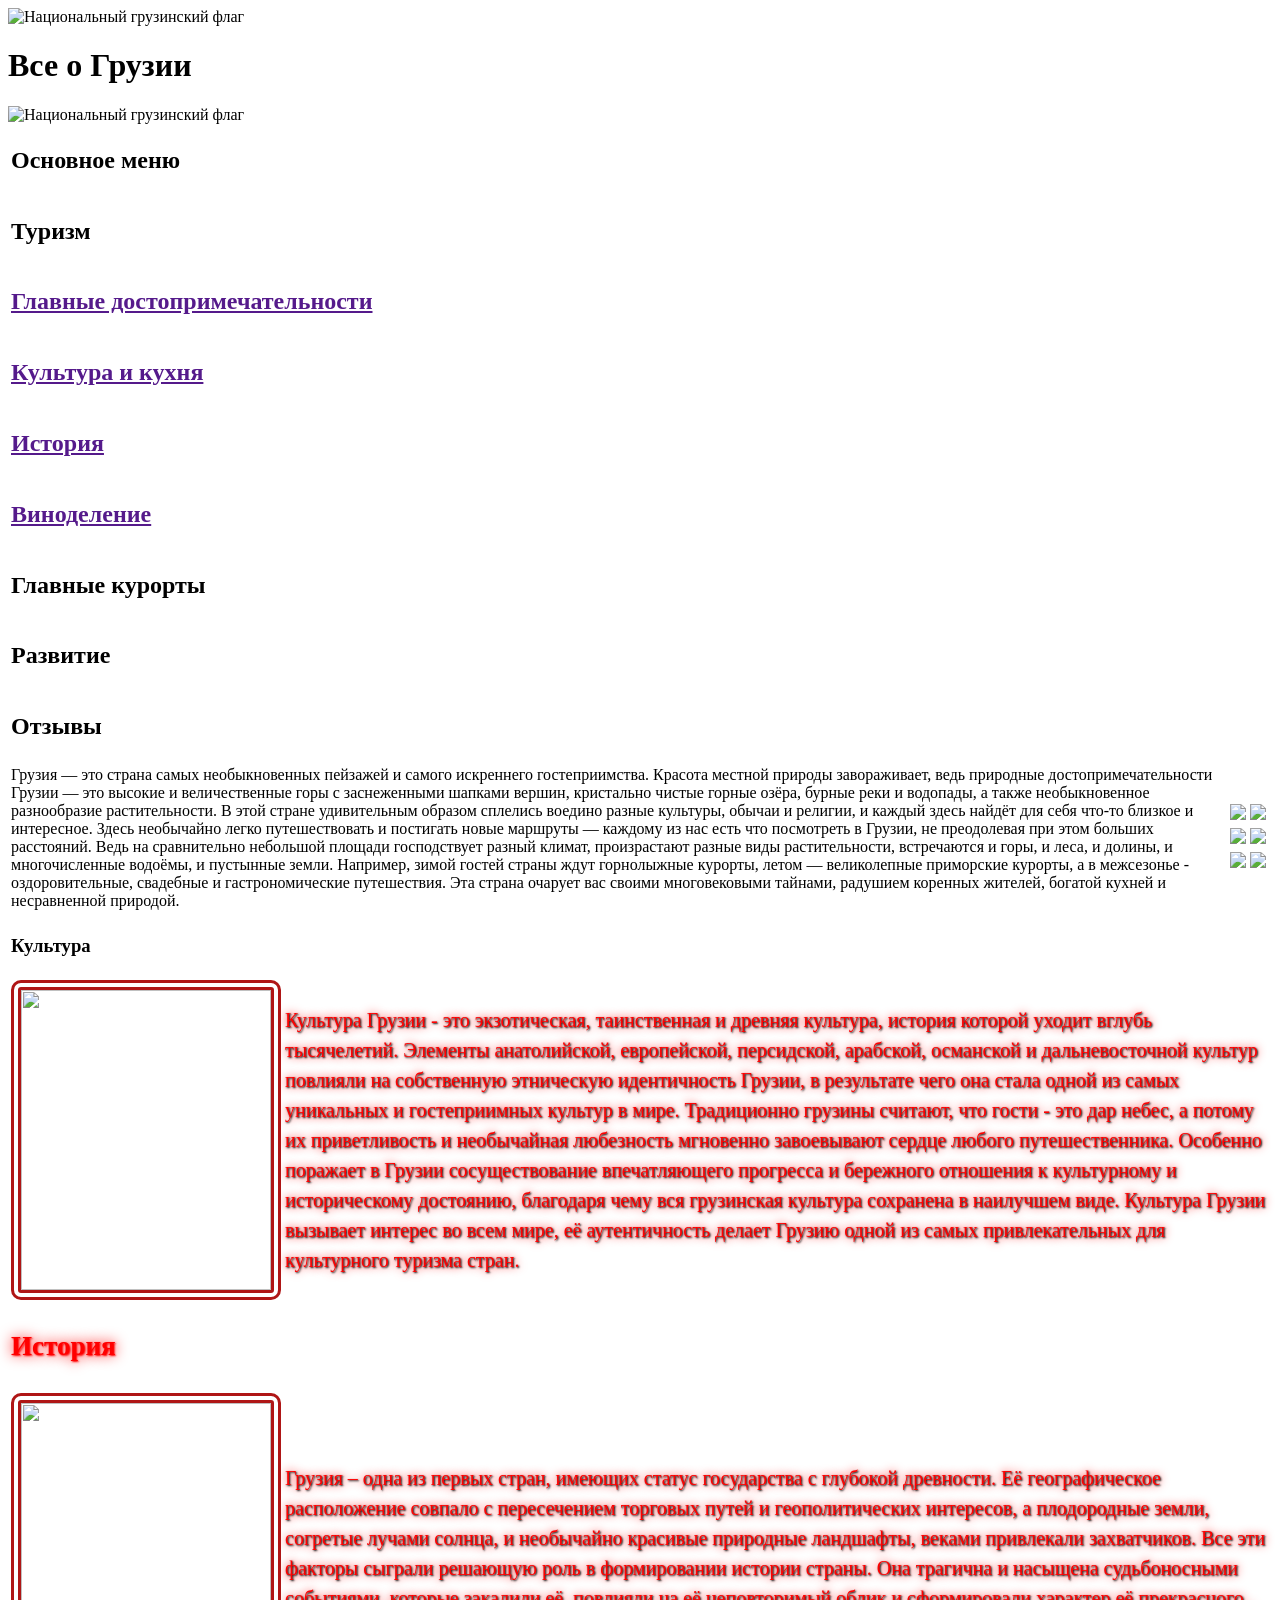
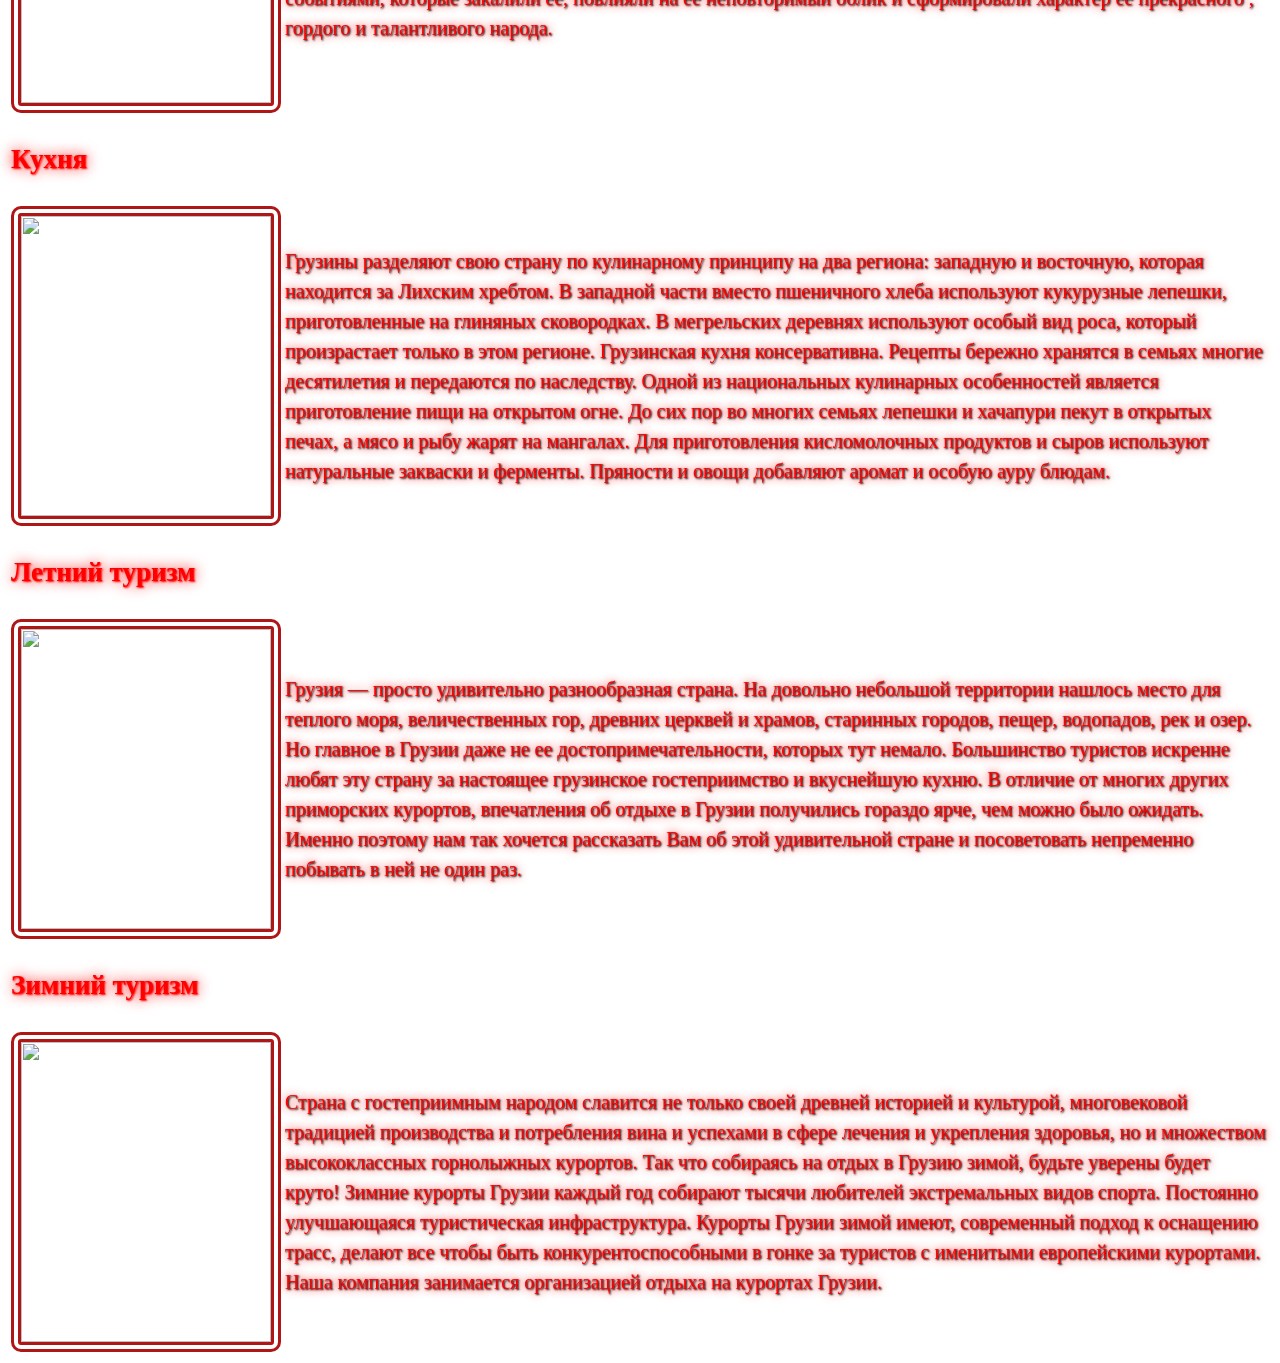
==== index.html @ 83916687 "fear: add css elements, css classes, customized link" ====
<!DOCTYPE html>
<html>

<head>
    <meta charset="utf-8">
    <meta name="viewport" content="width=device-width, initial-scale=1.0">
    <meta http-equiv="X-UA-Compatible" content="IE=edge">
    <link rel="keywords" href="Грузия: туризм, кухня, культура, история">
    <link rel="keywords" href="Достопримечательности Грузии">
    <link rel="keywords" href="Главные туристические города Грузии">
    <link rel="keywords" href="Виноделие Грузии">
    <link rel="keywords" href="Курортные города и отдых в Грузии">
    <link rel="keywords" href="История и развитие Грузии">
    <link rel="keywords" href="Отзывы о Грузии">
    <link rel="shortcut icon" href="https://upload.wikimedia.org/wikipedia/commons/b/bb/Flag_of_Georgia_official.svg">
    <link rel="stylesheet" href="style.css">
    <title> Твоя Грузии </title>
</head>

<body class="">
    <div class="">
        <header class="">
            <img src="" class="" alt="Национальный грузинский флаг">
            <div class="">
                <h1 class=""> Все о Грузии </h1>
            </div>
            <img src="" class="" alt="Национальный грузинский флаг">
        </header>
    </div>
    <main>
        <aside class="">
            <table>
                <tr>
                    <td>
                        <h2 class=""> Основное меню </h2>
                    </td>
                </tr>
                <tr>
                    <td>
                        <h2 class=""> Туризм </h2>
                    </td>
                </tr>
                <tr>
                    <td>
                        <a href="">
                            <h2 class="h2"> Главные достопримечательности </h2>
                        </a>
                    </td>
                </tr>
                <tr>
                    <td>
                        <a href="">
                            <h2 class=""> Культура и кухня </h2>
                        </a>
                    </td>
                </tr>
                <tr>
                    <td>
                        <a href="">
                            <h2 class=""> История </h2>
                        </a>
                    </td>
                </tr>
                <tr>
                    <td>

                        <a href="">
                            <h2 class=""> Виноделение </h2>
                        </a>
                    </td>
                </tr>
                <tr>
                    <td>
                        <h2 class=""> Главные курорты </h2>
                    </td>
                </tr>
                <tr>
                    <td>
                        <h2 class=""> Развитие </h2>
                    </td>
                </tr>
                <tr>
                    <td>
                        <h2 class=""> Отзывы </h2>
                    </td>
                </tr>
            </table>
        </aside>
        <section class="">
            <header class="">
                <table class="">
                    <tr>
                        <td>
                            <p1 class=""> Грузия — это страна самых необыкновенных пейзажей и самого искреннего гостеприимства. Красота местной природы завораживает, ведь природные достопримечательности Грузии — это высокие и величественные горы с заснеженными шапками
                                вершин, кристально чистые горные озёра, бурные реки и водопады, а также необыкновенное разнообразие растительности. В этой стране удивительным образом сплелись воедино разные культуры, обычаи и религии, и каждый здесь найдёт
                                для себя что-то близкое и интересное. Здесь необычайно легко путешествовать и постигать новые маршруты — каждому из нас есть что посмотреть в Грузии, не преодолевая при этом больших расстояний. Ведь на сравнительно небольшой
                                площади господствует разный климат, произрастают разные виды растительности, встречаются и горы, и леса, и долины, и многочисленные водоёмы, и пустынные земли. Например, зимой гостей страны ждут горнолыжные курорты, летом
                                — великолепные приморские курорты, а в межсезонье - оздоровительные, свадебные и гастрономические путешествия. Эта страна очарует вас своими многовековыми тайнами, радушием коренных жителей, богатой кухней и несравненной
                                природой.
                            </p1>
                        </td>
                        <td>
                            <table class="">
                                <tr>
                                    <td> <img src="https://v-georgia.com/wp-content/uploads/2016/10/1.jpg" class=""> </td>
                                    <td> <img src="https://internationalinvestment.biz/uploads/posts/2019-01/1547058775__na_derevushku_adishi_gruziya.jpg" class=""> </td>
                                </tr>
                                <tr>
                                    <td> <img src="https://img5.eadaily.com/r650x400/o/c11/ab07f0a39aec72d5cc066db96efba.jpg" class=""> </td>
                                    <td> <img src="https://georgiabest.ru/wp-content/uploads/2017/02/Gruziya-osnovnaya-iformatsiya-o-strane.jpg" class=> </td>
                                </tr>
                                <tr>
                                    <td> <img src="https://www.advantour.com/img/georgia/georgia-travel/georgia-travel.jpg" class=""> </td>
                                    <td> <img src="https://traveller-eu.ru/sites/default/files/styles/index/public/stock-photo-111224905.jpg?itok=CgJkayTu" class=""> </td>
                                </tr>
                            </table>
                        </td>
                    </tr>
                </table>
            </header>
            <article class="">
                <table class="">
                    <tr>
                        <td>
                            <h3 class=""> Культура </h3>
                        </td>
                    </tr>
                    <tr>
                        <td> <img src="https://www.nakanikuly.ua/sites/default/files/kultura_gruzii1.jpg" class="img_4"> </td>
                        <td>
                            <p2 class="p_2">Культура Грузии - это экзотическая, таинственная и древняя культура, история которой уходит вглубь тысячелетий. Элементы анатолийской, европейской, персидской, арабской, османской и дальневосточной культур повлияли на собственную
                                этническую идентичность Грузии, в результате чего она стала одной из самых уникальных и гостеприимных культур в мире. Традиционно грузины считают, что гости - это дар небес, а потому их приветливость и необычайная любезность
                                мгновенно завоевывают сердце любого путешественника. Особенно поражает в Грузии сосуществование впечатляющего прогресса и бережного отношения к культурному и историческому достоянию, благодаря чему вся грузинская культура
                                сохранена в наилучшем виде. Культура Грузии вызывает интерес во всем мире, её аутентичность делает Грузию одной из самых привлекательных для культурного туризма стран. </p2>
                        </td>
                    </tr>
                    <tr>
                        <td>
                            <h3 class="h_3"> История </h3>
                        </td>
                    </tr>
                    <tr>
                        <td> <img src="https://traveligo.ru/wp-content/uploads/2015/10/17-1024x530.jpg" class="img_4"> </td>
                        <td>
                            <p2 class="p_2"> Грузия – одна из первых стран, имеющих статус государства с глубокой древности. Её географическое расположение совпало с пересечением торговых путей и геополитических интересов, а плодородные земли, согретые лучами солнца,
                                и необычайно красивые природные ландшафты, веками привлекали захватчиков. Все эти факторы сыграли решающую роль в формировании истории страны. Она трагична и насыщена судьбоносными событиями, которые закалили её, повлияли
                                на её неповторимый облик и сформировали характер её прекрасного , гордого и талантливого народа. </p2>
                        </td>
                    </tr>
                    <tr>
                        <td>
                            <h3 class="h_3"> Кухня </h3>
                        </td>
                    </tr>
                    <tr>
                        <td> <img src="https://ethnomir.ru/upload/medialibrary/bc1/gk1.jpg" class="img_4"> </td>
                        <td>
                            <p2 class="p_2"> Грузины разделяют свою страну по кулинарному принципу на два региона: западную и восточную, которая находится за Лихским хребтом. В западной части вместо пшеничного хлеба используют кукурузные лепешки, приготовленные на глиняных
                                сковородках. В мегрельских деревнях используют особый вид роса, который произрастает только в этом регионе. Грузинская кухня консервативна. Рецепты бережно хранятся в семьях многие десятилетия и передаются по наследству.
                                Одной из национальных кулинарных особенностей является приготовление пищи на открытом огне. До сих пор во многих семьях лепешки и хачапури пекут в открытых печах, а мясо и рыбу жарят на мангалах. Для приготовления кисломолочных
                                продуктов и сыров используют натуральные закваски и ферменты. Пряности и овощи добавляют аромат и особую ауру блюдам. </p2>
                        </td>
                    </tr>
                    <tr>
                        <td>
                            <h3 class="h_3"> Летний туризм </h3>
                        </td>
                    </tr>
                    <tr>
                        <td> <img src="https://cdn.mygeotrip.com/file_manager/images/Travel%20Articles/4%20options%20for%20summer/mountain.jpg" class="img_4"> </td>
                        <td>
                            <p2 class="p_2"> Грузия — просто удивительно разнообразная страна. На довольно небольшой территории нашлось место для теплого моря, величественных гор, древних церквей и храмов, старинных городов, пещер, водопадов, рек и озер. Но главное в
                                Грузии даже не ее достопримечательности, которых тут немало. Большинство туристов искренне любят эту страну за настоящее грузинское гостеприимство и вкуснейшую кухню. В отличие от многих других приморских курортов, впечатления
                                об отдыхе в Грузии получились гораздо ярче, чем можно было ожидать. Именно поэтому нам так хочется рассказать Вам об этой удивительной стране и посоветовать непременно побывать в ней не один раз. </p2>
                        </td>
                    </tr>
                    <tr>
                        <td>
                            <h3 class="h_3"> Зимний туризм </h3>
                        </td>
                    </tr>
                    <tr>
                        <td> <img src="https://cdn.mygeotrip.com/file_manager/images/Travel%20Articles/4%20options%20for%20winter/winter%20activities.jpg" class="img_4"> </td>
                        <td>
                            <p2 class="p_2"> Страна с гостеприимным народом славится не только своей древней историей и культурой, многовековой традицией производства и потребления вина и успехами в сфере лечения и укрепления здоровья, но и множеством высококлассных горнолыжных
                                курортов. Так что собираясь на отдых в Грузию зимой, будьте уверены будет круто! Зимние курорты Грузии каждый год собирают тысячи любителей экстремальных видов спорта. Постоянно улучшающаяся туристическая инфраструктура.
                                Курорты Грузии зимой имеют, современный подход к оснащению трасс, делают все чтобы быть конкурентоспособными в гонке за туристов с именитыми европейскими курортами. Наша компания занимается организацией отдыха на курортах
                                Грузии. </p2>
                        </td>
                    </tr>
                </table>
            </article>
            <footer>

            </footer>
        </section>
    </main>
---- style.css ----
.h_3 {
    font-size: 27px;
    font-family: Georgia, 'Times New Roman', Times, serif;
    color: red;
    text-shadow: 1px 1px 2px red, 0 0 0.5em red;
}

.p_2 {
    font-size: 20px;
    font-family: cursive;
    color: red;
    text-shadow: 1px 1px 2px black, 0 0 0.5em red;
    line-height: 1.5;
    text-align: justify;
    text-indent: 20px;
}

.img_4 {
    height: 300px;
    width: 250px;
    border: 10px double rgb(175, 22, 22);
    border-radius: 10px;
}
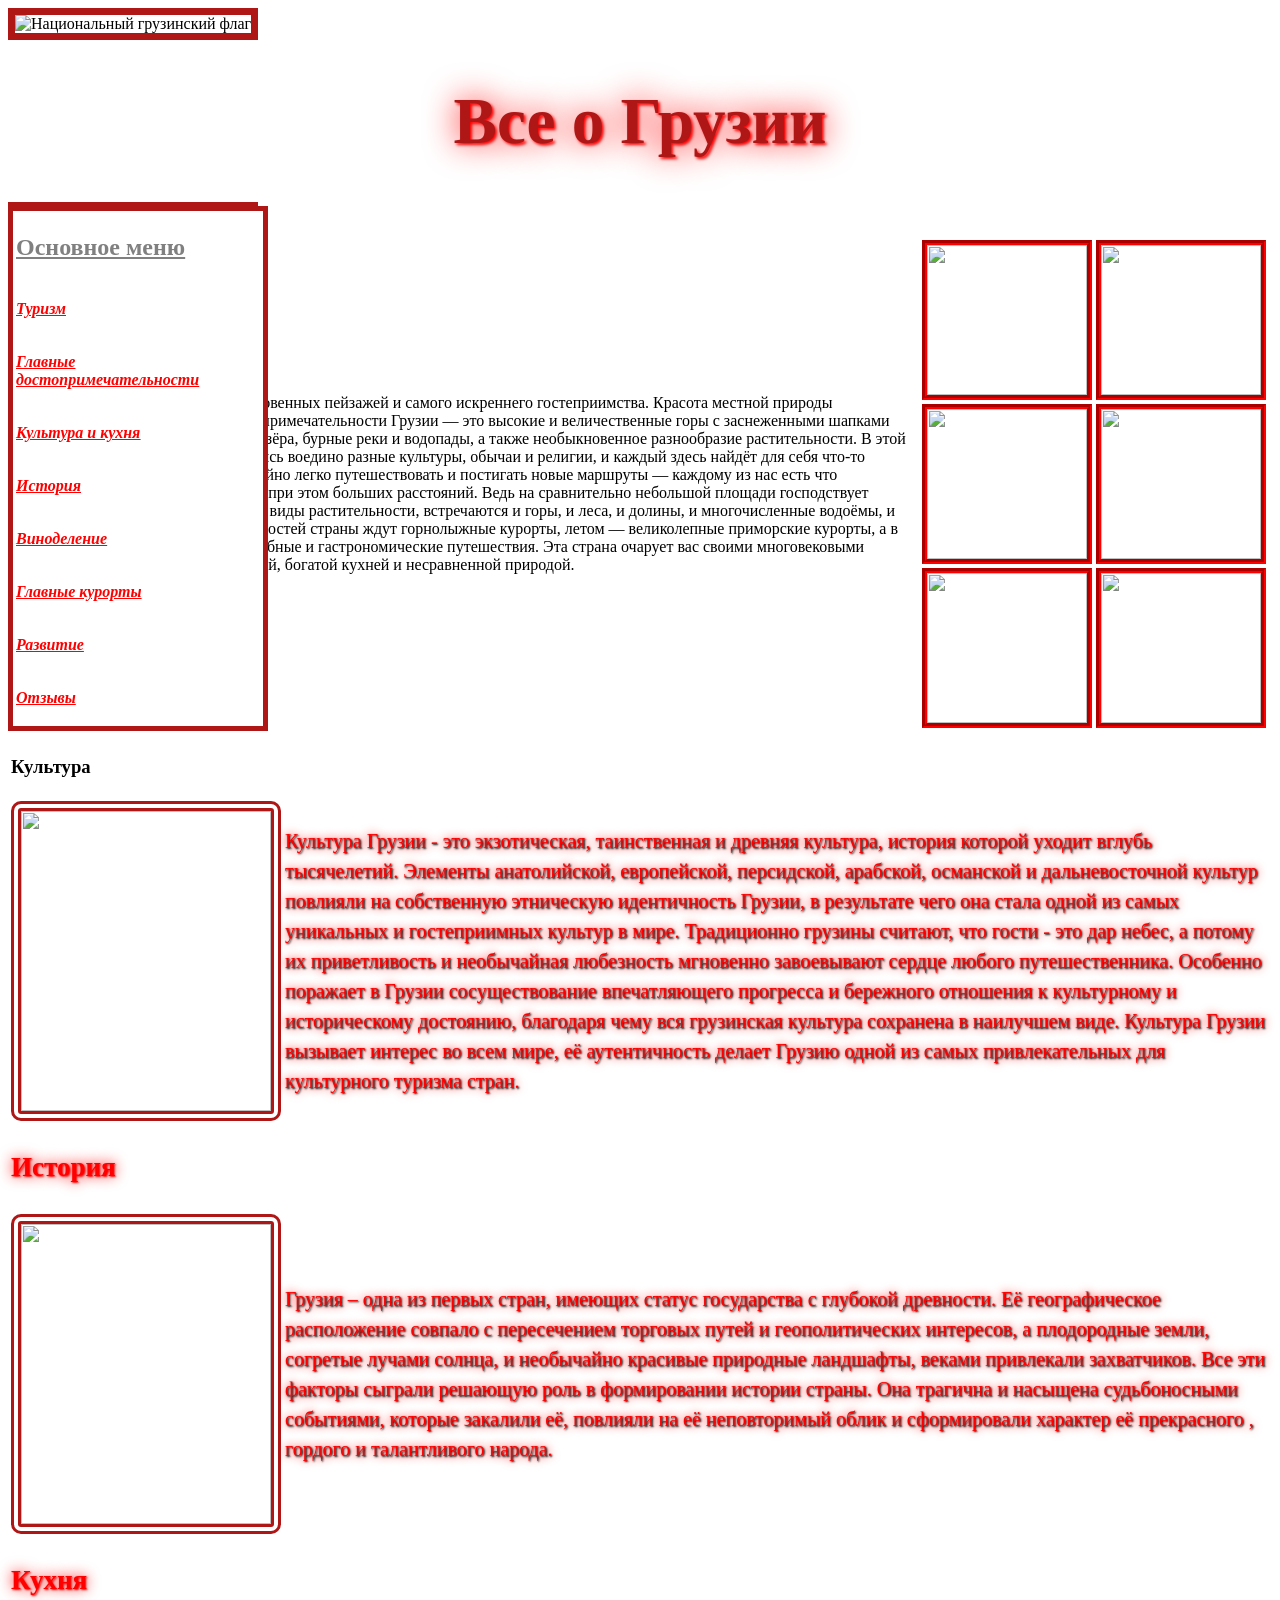
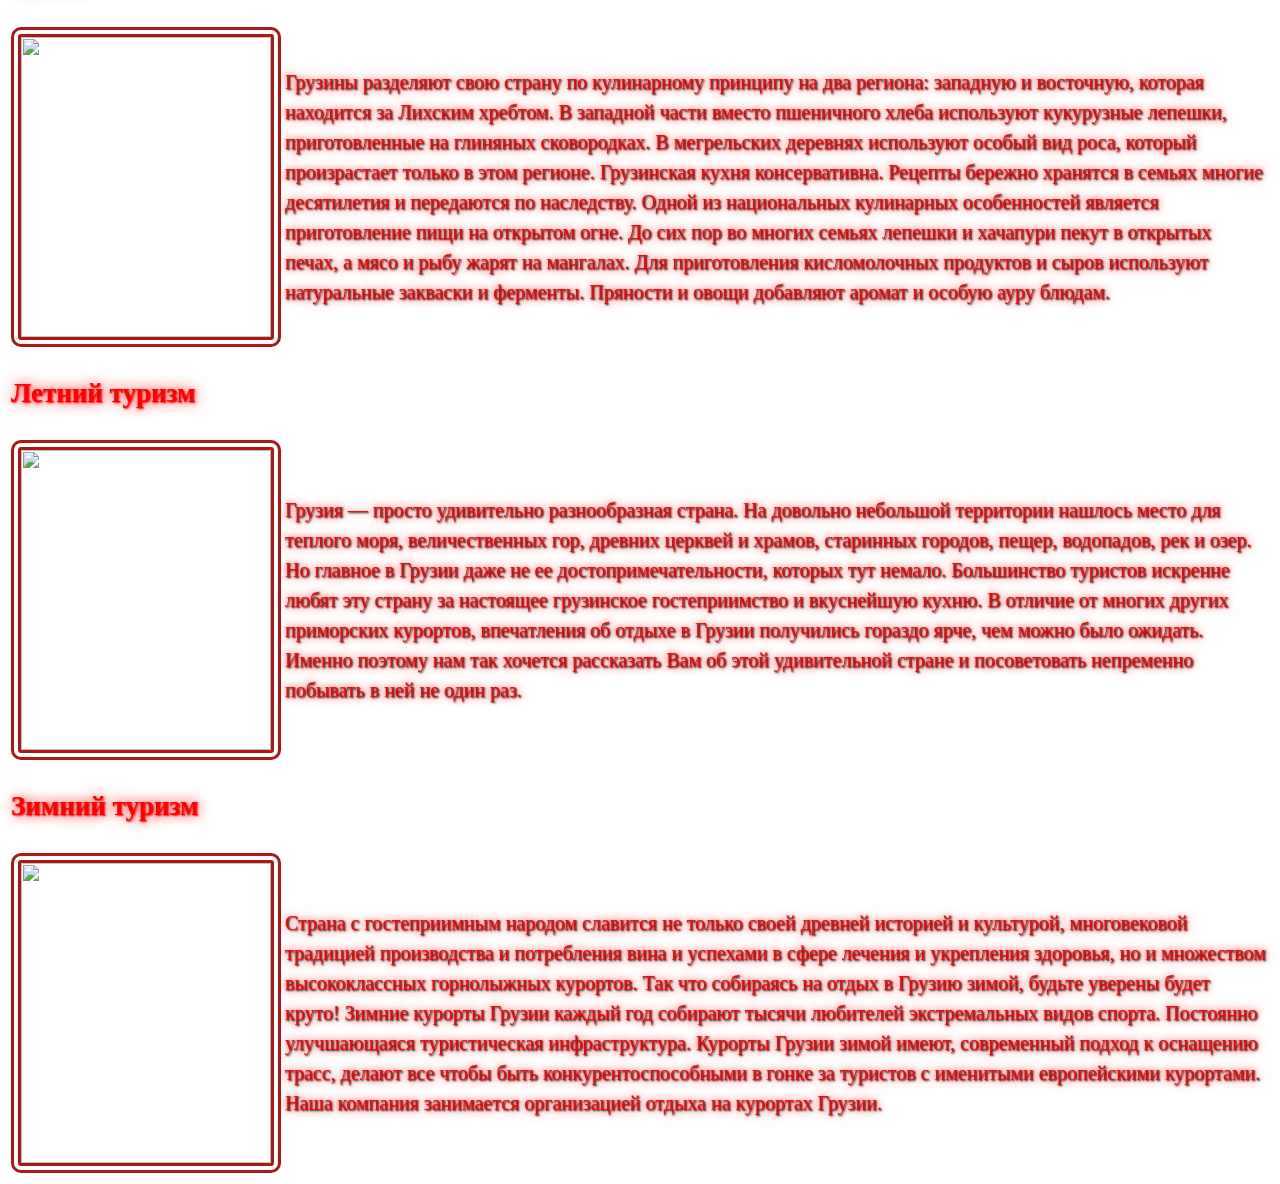
==== commit e799268a: "fear: add new html-elements and css-elements" ====
--- a/index.html
+++ b/index.html
@@ -20,68 +20,68 @@
 <body class="">
     <div class="">
         <header class="">
-            <img src="" class="" alt="Национальный грузинский флаг">
-            <div class="">
-                <h1 class=""> Все о Грузии </h1>
+            <img src="" class="img_1" alt="Национальный грузинский флаг">
+            <div class="media-body_1">
+                <h1 class="h1"> Все о Грузии </h1>
             </div>
-            <img src="" class="" alt="Национальный грузинский флаг">
+            <img src="" class="img_2" alt="Национальный грузинский флаг">
         </header>
     </div>
     <main>
-        <aside class="">
+        <aside class="aside">
             <table>
                 <tr>
                     <td>
-                        <h2 class=""> Основное меню </h2>
+                        <h2 class="h_5"> Основное меню </h2>
                     </td>
                 </tr>
                 <tr>
                     <td>
-                        <h2 class=""> Туризм </h2>
+                        <h2 class="h2"> Туризм </h2>
                     </td>
                 </tr>
                 <tr>
                     <td>
-                        <a href="">
+                        <a href="Главные достопримечательности.html">
                             <h2 class="h2"> Главные достопримечательности </h2>
                         </a>
                     </td>
                 </tr>
                 <tr>
                     <td>
-                        <a href="">
-                            <h2 class=""> Культура и кухня </h2>
+                        <a href="Грузинская кухня и культура.html">
+                            <h2 class="h2"> Культура и кухня </h2>
                         </a>
                     </td>
                 </tr>
                 <tr>
                     <td>
-                        <a href="">
-                            <h2 class=""> История </h2>
+                        <a href="История Грузии.html">
+                            <h2 class="h2"> История </h2>
                         </a>
                     </td>
                 </tr>
                 <tr>
                     <td>
 
-                        <a href="">
-                            <h2 class=""> Виноделение </h2>
+                        <a href="Виноделие.html">
+                            <h2 class="h2"> Виноделение </h2>
                         </a>
                     </td>
                 </tr>
                 <tr>
                     <td>
-                        <h2 class=""> Главные курорты </h2>
+                        <h2 class="h2"> Главные курорты </h2>
                     </td>
                 </tr>
                 <tr>
                     <td>
-                        <h2 class=""> Развитие </h2>
+                        <h2 class="h2"> Развитие </h2>
                     </td>
                 </tr>
                 <tr>
                     <td>
-                        <h2 class=""> Отзывы </h2>
+                        <h2 class="h2"> Отзывы </h2>
                     </td>
                 </tr>
             </table>
@@ -102,16 +102,16 @@
                         <td>
                             <table class="">
                                 <tr>
-                                    <td> <img src="https://v-georgia.com/wp-content/uploads/2016/10/1.jpg" class=""> </td>
-                                    <td> <img src="https://internationalinvestment.biz/uploads/posts/2019-01/1547058775__na_derevushku_adishi_gruziya.jpg" class=""> </td>
+                                    <td> <img src="https://v-georgia.com/wp-content/uploads/2016/10/1.jpg" class="img_3"> </td>
+                                    <td> <img src="https://internationalinvestment.biz/uploads/posts/2019-01/1547058775__na_derevushku_adishi_gruziya.jpg" class="img_3"> </td>
                                 </tr>
                                 <tr>
-                                    <td> <img src="https://img5.eadaily.com/r650x400/o/c11/ab07f0a39aec72d5cc066db96efba.jpg" class=""> </td>
-                                    <td> <img src="https://georgiabest.ru/wp-content/uploads/2017/02/Gruziya-osnovnaya-iformatsiya-o-strane.jpg" class=> </td>
+                                    <td> <img src="https://img5.eadaily.com/r650x400/o/c11/ab07f0a39aec72d5cc066db96efba.jpg" class="img_3"> </td>
+                                    <td> <img src="https://georgiabest.ru/wp-content/uploads/2017/02/Gruziya-osnovnaya-iformatsiya-o-strane.jpg" class=img_3> </td>
                                 </tr>
                                 <tr>
-                                    <td> <img src="https://www.advantour.com/img/georgia/georgia-travel/georgia-travel.jpg" class=""> </td>
-                                    <td> <img src="https://traveller-eu.ru/sites/default/files/styles/index/public/stock-photo-111224905.jpg?itok=CgJkayTu" class=""> </td>
+                                    <td> <img src="https://www.advantour.com/img/georgia/georgia-travel/georgia-travel.jpg" class="img_3"> </td>
+                                    <td> <img src="https://traveller-eu.ru/sites/default/files/styles/index/public/stock-photo-111224905.jpg?itok=CgJkayTu" class="img_3"> </td>
                                 </tr>
                             </table>
                         </td>
--- a/style.css
+++ b/style.css
@@ -1,8 +1,72 @@
+.body {
+    background-color: black;
+}
+
+.img_1 {
+    height: 150px;
+    width: 300px;
+    margin-right: auto;
+    order: 0;
+    border: 7px solid rgb(175, 22, 22);
+}
+
+.img_2 {
+    height: 150px;
+    width: 300px;
+    margin-left: auto;
+    order: 0;
+    border: 7px solid rgb(175, 22, 22);
+}
+
+.img_3 {
+    height: 150px;
+    width: 160px;
+    border: 5px groove red;
+}
+
+.img_3:hover {
+    height: 400px;
+    width: 400px;
+    margin: 0px;
+    border: 4px dashed red;
+    border-radius: 20px;
+}
+
+.h1 {
+    text-shadow: 2px 2px 3px red, 0 0 0.5em red;
+    font-size: 65px;
+    font-family: Georgia;
+    color: rgb(175, 22, 22);
+    width: auto;
+    text-align: center;
+}
+
+.h2:hover {
+    color: gray;
+}
+
+.h2 {
+    font-size: 16px;
+    font-family: Georgia, 'Times New Roman', Times, serif;
+    color: red;
+    font-style: italic;
+    text-decoration: underline;
+    display: block;
+    margin: 15.5px 0px;
+}
+
 .h_3 {
     font-size: 27px;
     font-family: Georgia, 'Times New Roman', Times, serif;
     color: red;
     text-shadow: 1px 1px 2px red, 0 0 0.5em red;
+}
+
+.p_1 {
+    font-size: 22px;
+    font-family: cursive;
+    color: red;
+    text-shadow: 1px 1px 2px black, 0 0 0.5em red;
 }
 
 .p_2 {
@@ -15,9 +79,26 @@
     text-indent: 20px;
 }
 
+.h_5 {
+    color: grey;
+    font-size: 17;
+    font-family: Bookman;
+    text-decoration: underline;
+}
+
 .img_4 {
     height: 300px;
     width: 250px;
     border: 10px double rgb(175, 22, 22);
     border-radius: 10px;
+}
+
+.aside {
+    border: 5px solid rgb(175, 22, 22);
+    background-color: white;
+    float: left;
+    position: fixed;
+    z-index: 100;
+    top: 206px;
+    width: 250px;
 }
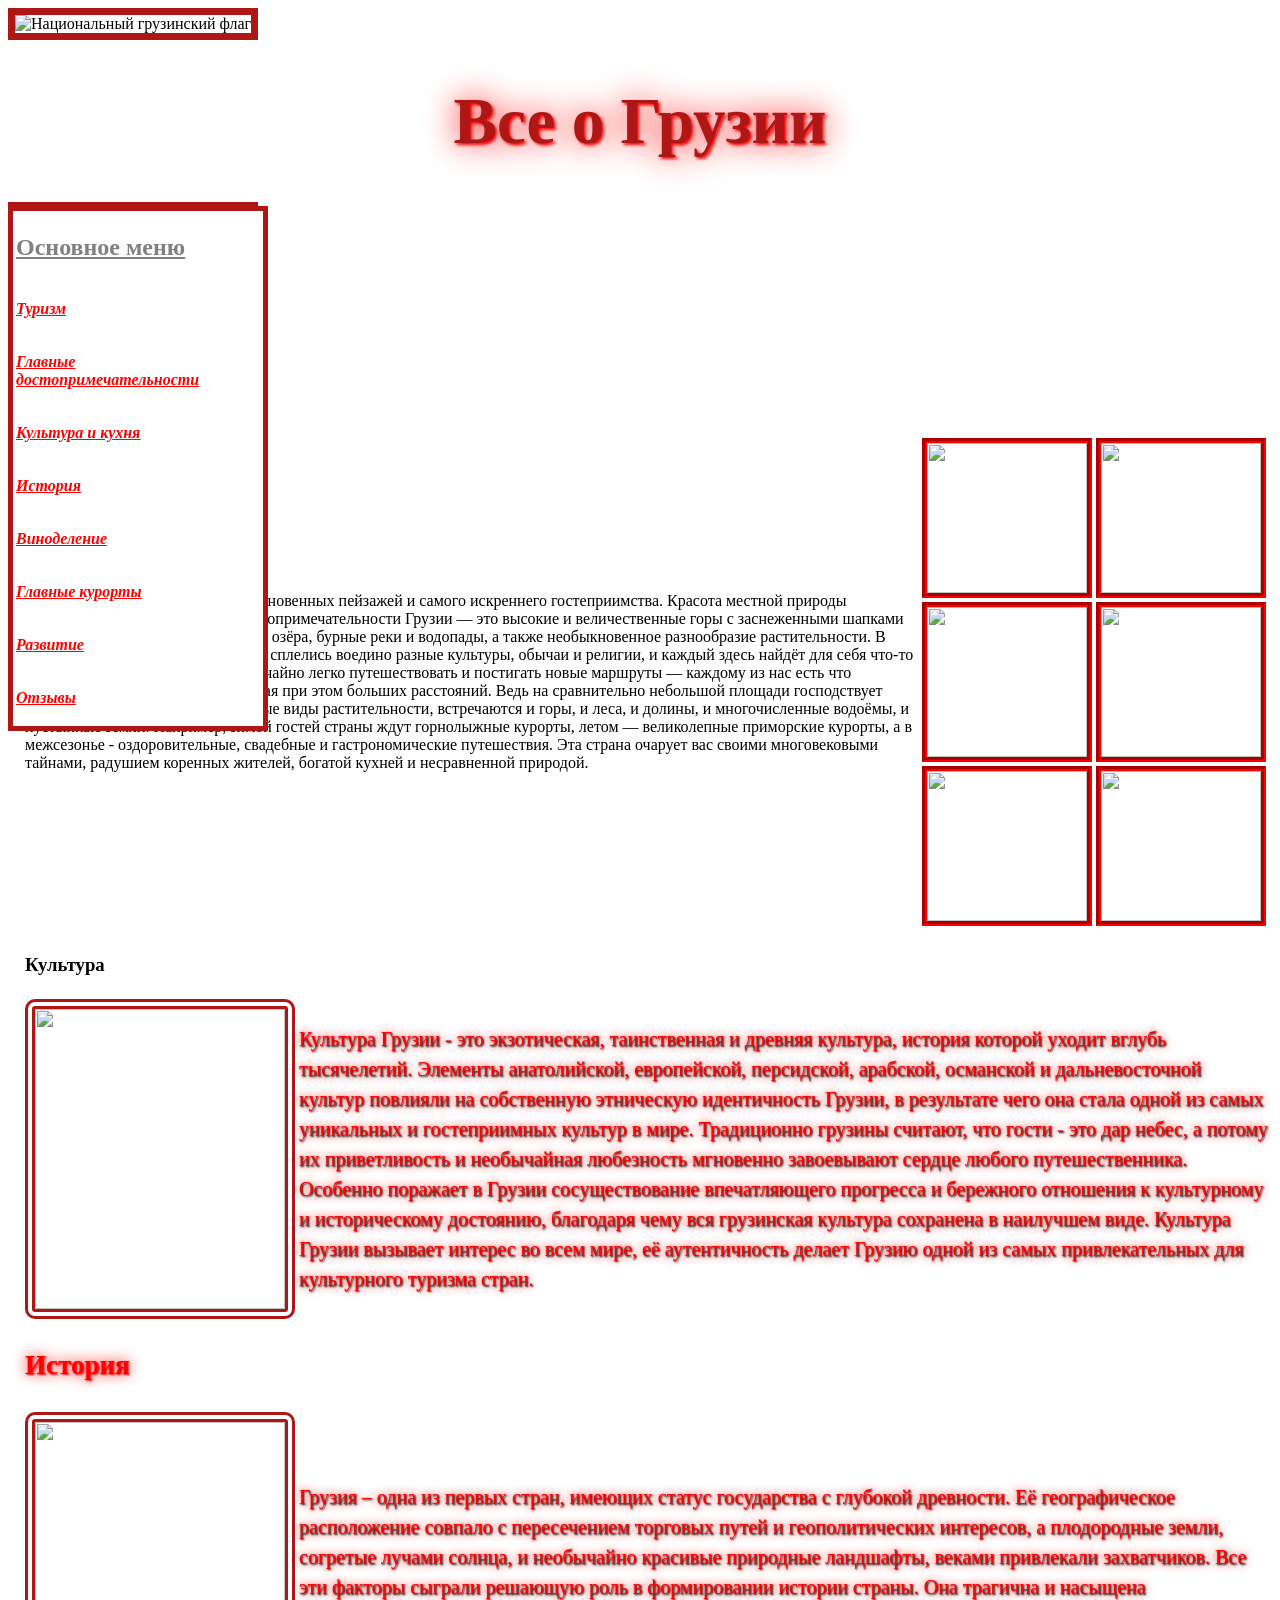
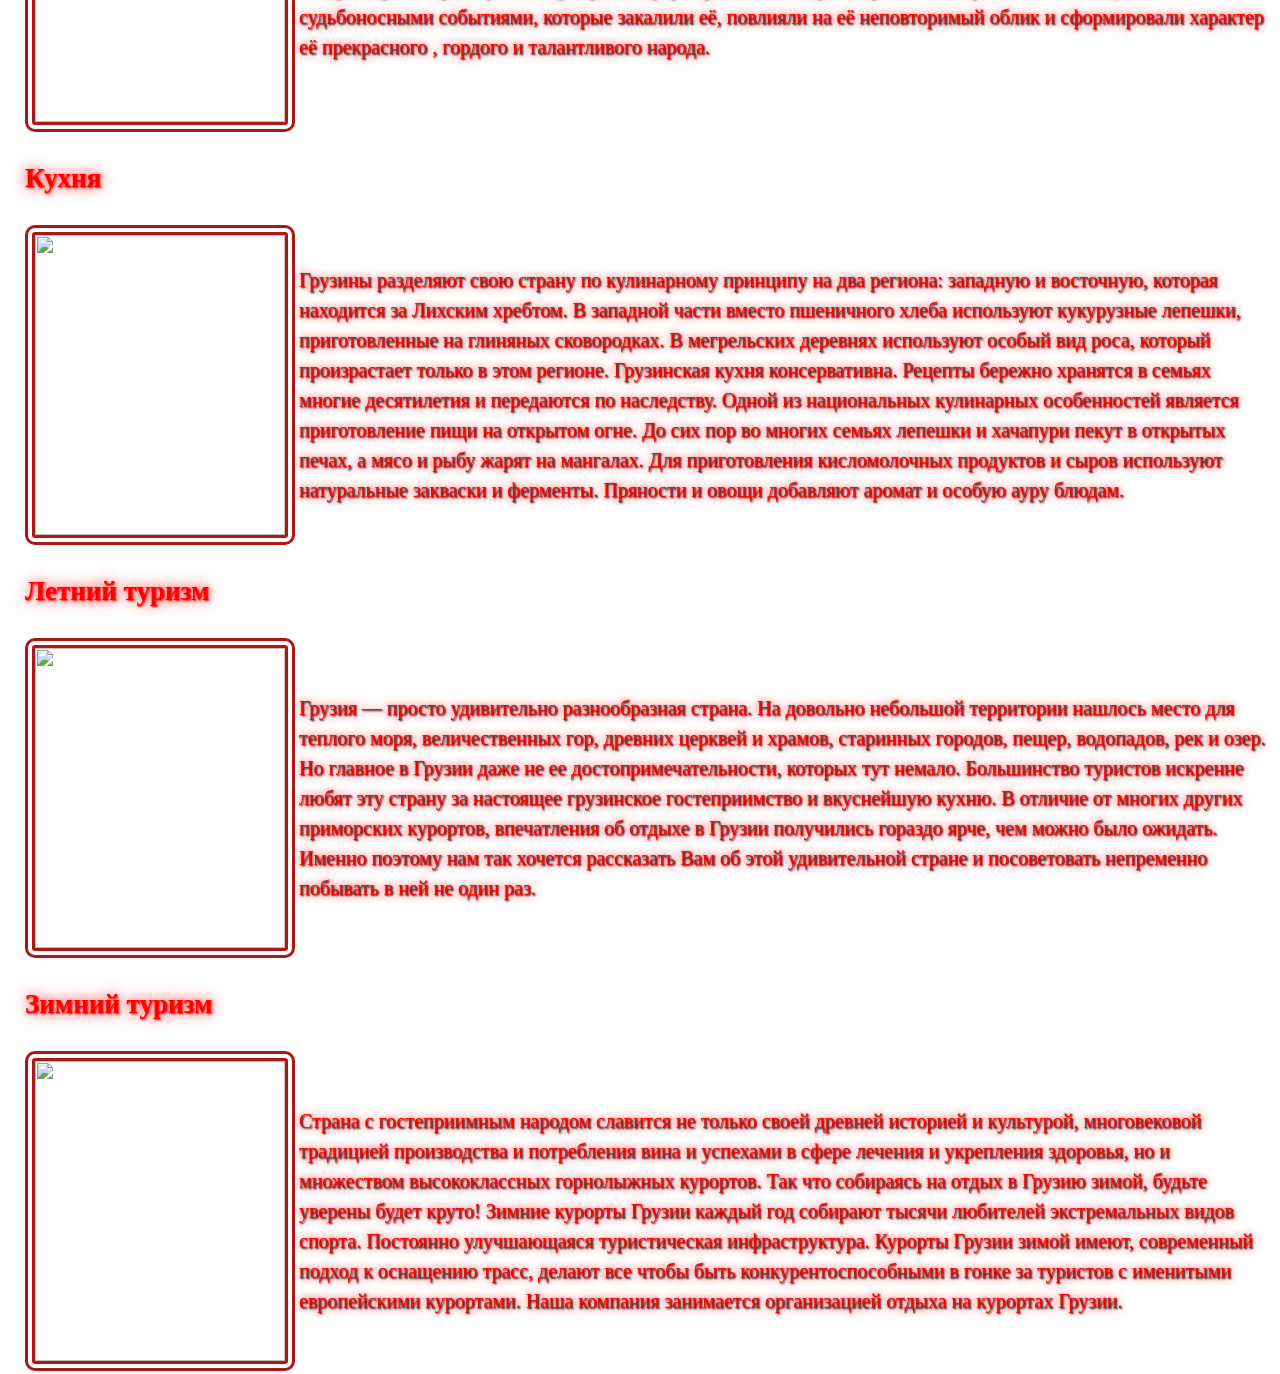
==== commit 072e3818: "fear: add new html-elements and css-elements" ====
--- a/index.html
+++ b/index.html
@@ -86,9 +86,9 @@
                 </tr>
             </table>
         </aside>
-        <section class="">
-            <header class="">
-                <table class="">
+        <section class="menu_2">
+            <header class="menu">
+                <table class="Table_1">
                     <tr>
                         <td>
                             <p1 class=""> Грузия — это страна самых необыкновенных пейзажей и самого искреннего гостеприимства. Красота местной природы завораживает, ведь природные достопримечательности Грузии — это высокие и величественные горы с заснеженными шапками
--- a/style.css
+++ b/style.css
@@ -101,4 +101,28 @@
     z-index: 100;
     top: 206px;
     width: 250px;
+}
+
+.menu_2 {
+    position: relative;
+    width: 1250px;
+    float: right;
+    top: 198px;
+}
+
+.head {
+    background-color: white;
+    border: 5px solid rgb(175, 22, 22);
+    position: sticky;
+    display: flex;
+    align-items: flex-start;
+    padding: 1em;
+    max-width: auto;
+}
+
+.head_1 {
+    position: fixed;
+    top: 0;
+    z-index: 100;
+    width: 1503px;
 }
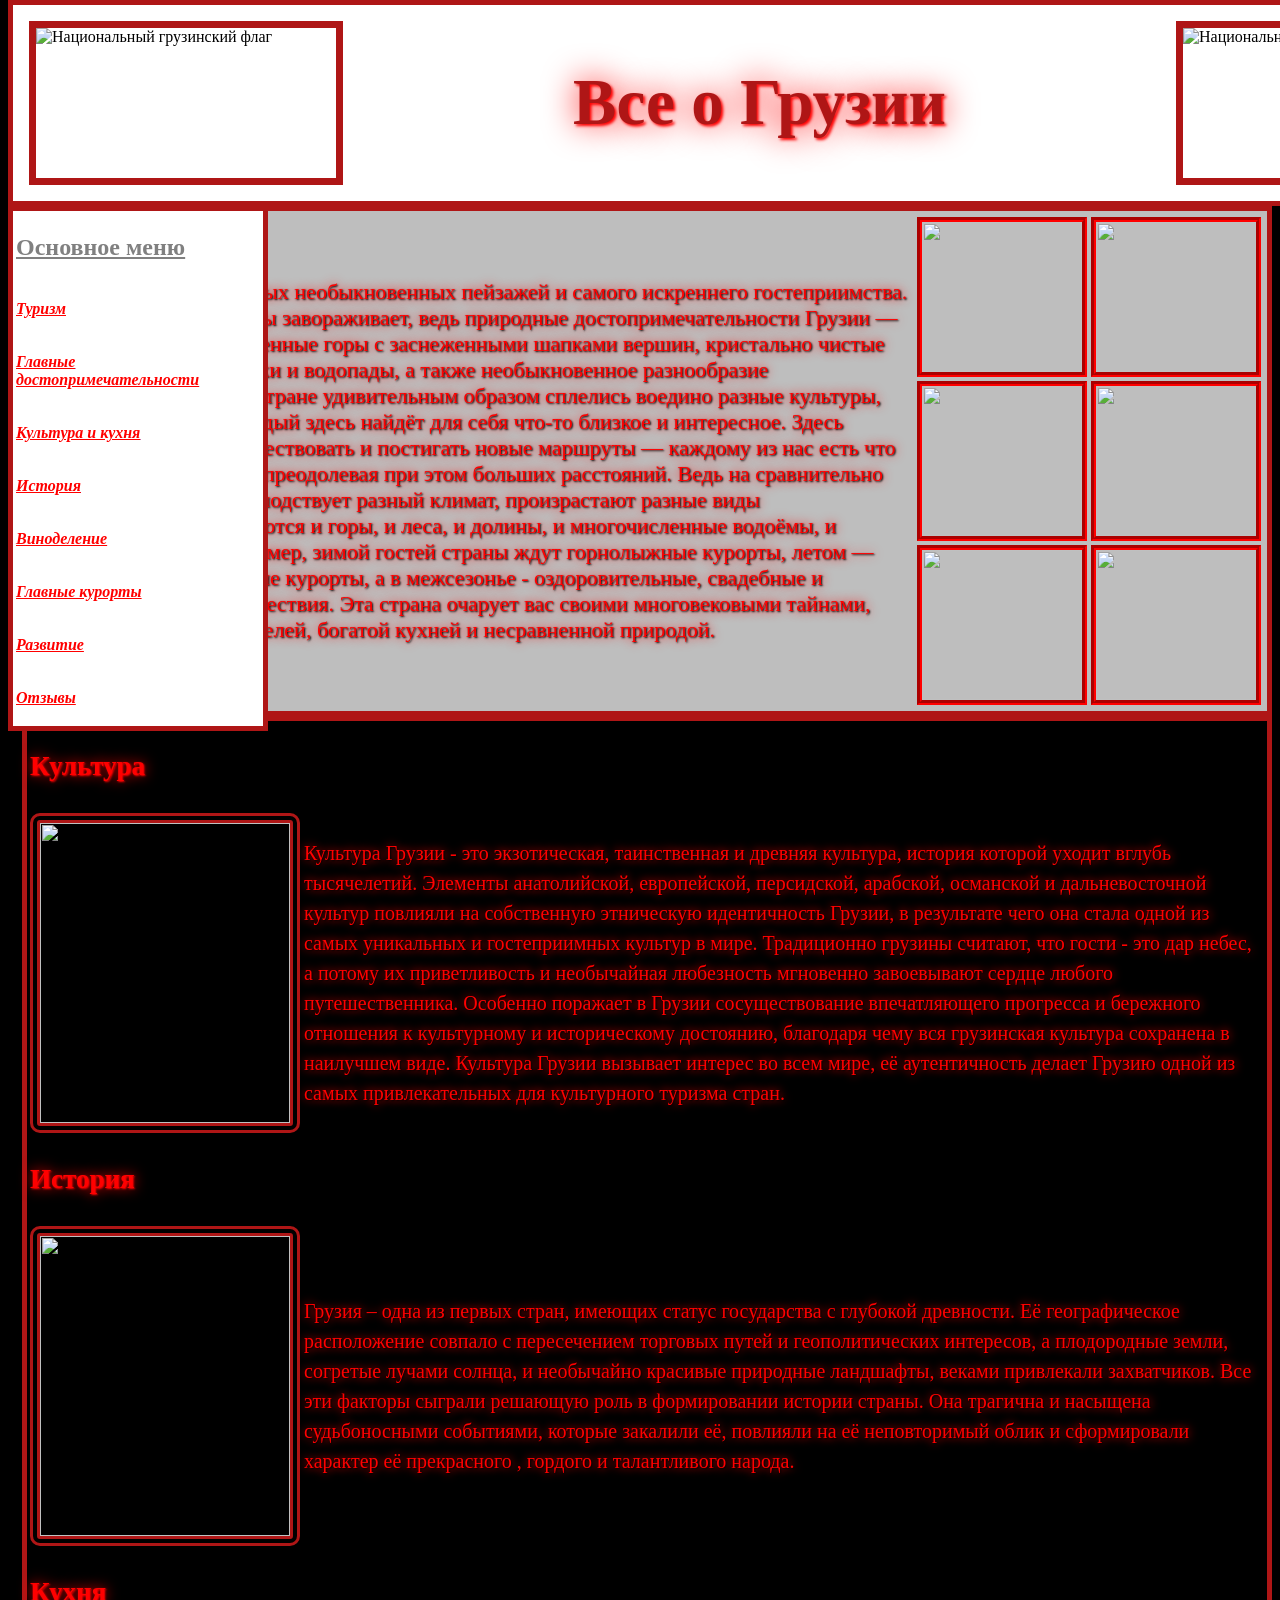
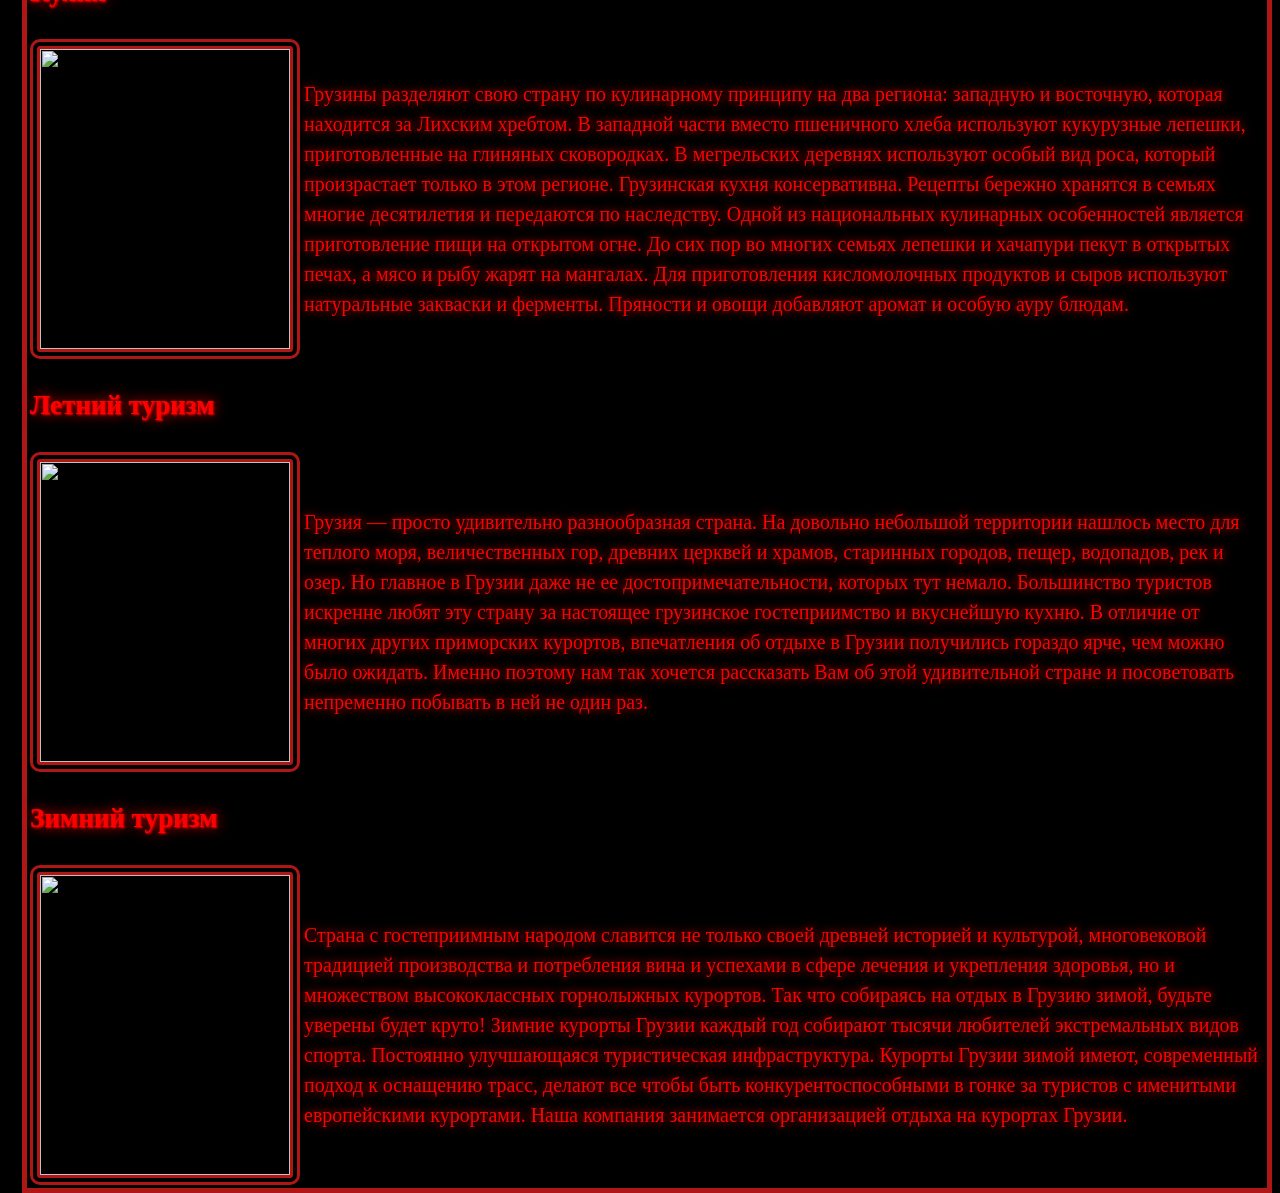
==== commit 52553df2: "fear: add new elements" ====
--- a/index.html
+++ b/index.html
@@ -17,14 +17,14 @@
     <title> Твоя Грузии </title>
 </head>
 
-<body class="">
-    <div class="">
-        <header class="">
-            <img src="" class="img_1" alt="Национальный грузинский флаг">
+<body class="body">
+    <div class="head_1">
+        <header class="head">
+            <img src="https://images.satu.kz/22815201_w640_h640_flag-gruzii-razmer.jpg" class="img_1" alt="Национальный грузинский флаг">
             <div class="media-body_1">
                 <h1 class="h1"> Все о Грузии </h1>
             </div>
-            <img src="" class="img_2" alt="Национальный грузинский флаг">
+            <img src="https://images.satu.kz/22815201_w640_h640_flag-gruzii-razmer.jpg" class="img_2" alt="Национальный грузинский флаг">
         </header>
     </div>
     <main>
@@ -91,7 +91,7 @@
                 <table class="Table_1">
                     <tr>
                         <td>
-                            <p1 class=""> Грузия — это страна самых необыкновенных пейзажей и самого искреннего гостеприимства. Красота местной природы завораживает, ведь природные достопримечательности Грузии — это высокие и величественные горы с заснеженными шапками
+                            <p1 class="p_1"> Грузия — это страна самых необыкновенных пейзажей и самого искреннего гостеприимства. Красота местной природы завораживает, ведь природные достопримечательности Грузии — это высокие и величественные горы с заснеженными шапками
                                 вершин, кристально чистые горные озёра, бурные реки и водопады, а также необыкновенное разнообразие растительности. В этой стране удивительным образом сплелись воедино разные культуры, обычаи и религии, и каждый здесь найдёт
                                 для себя что-то близкое и интересное. Здесь необычайно легко путешествовать и постигать новые маршруты — каждому из нас есть что посмотреть в Грузии, не преодолевая при этом больших расстояний. Ведь на сравнительно небольшой
                                 площади господствует разный климат, произрастают разные виды растительности, встречаются и горы, и леса, и долины, и многочисленные водоёмы, и пустынные земли. Например, зимой гостей страны ждут горнолыжные курорты, летом
@@ -100,7 +100,7 @@
                             </p1>
                         </td>
                         <td>
-                            <table class="">
+                            <table class="Table_2">
                                 <tr>
                                     <td> <img src="https://v-georgia.com/wp-content/uploads/2016/10/1.jpg" class="img_3"> </td>
                                     <td> <img src="https://internationalinvestment.biz/uploads/posts/2019-01/1547058775__na_derevushku_adishi_gruziya.jpg" class="img_3"> </td>
@@ -118,11 +118,11 @@
                     </tr>
                 </table>
             </header>
-            <article class="">
-                <table class="">
+            <article class="article">
+                <table class="Table_3">
                     <tr>
                         <td>
-                            <h3 class=""> Культура </h3>
+                            <h3 class="h_3"> Культура </h3>
                         </td>
                     </tr>
                     <tr>
--- a/style.css
+++ b/style.css
@@ -60,6 +60,18 @@
     font-family: Georgia, 'Times New Roman', Times, serif;
     color: red;
     text-shadow: 1px 1px 2px red, 0 0 0.5em red;
+}
+
+.video {
+    height: 150px;
+    width: 230px;
+    border-bottom: red;
+    padding: 10px;
+}
+
+.Table_1 {
+    border: 5px solid rgb(175, 22, 22);
+    background-color: rgba(255, 255, 255, 0.747);
 }
 
 .p_1 {
@@ -125,4 +137,9 @@
     top: 0;
     z-index: 100;
     width: 1503px;
+}
+
+.article {
+    border: 5px solid rgb(175, 22, 22);
+    background-color: black;
 }
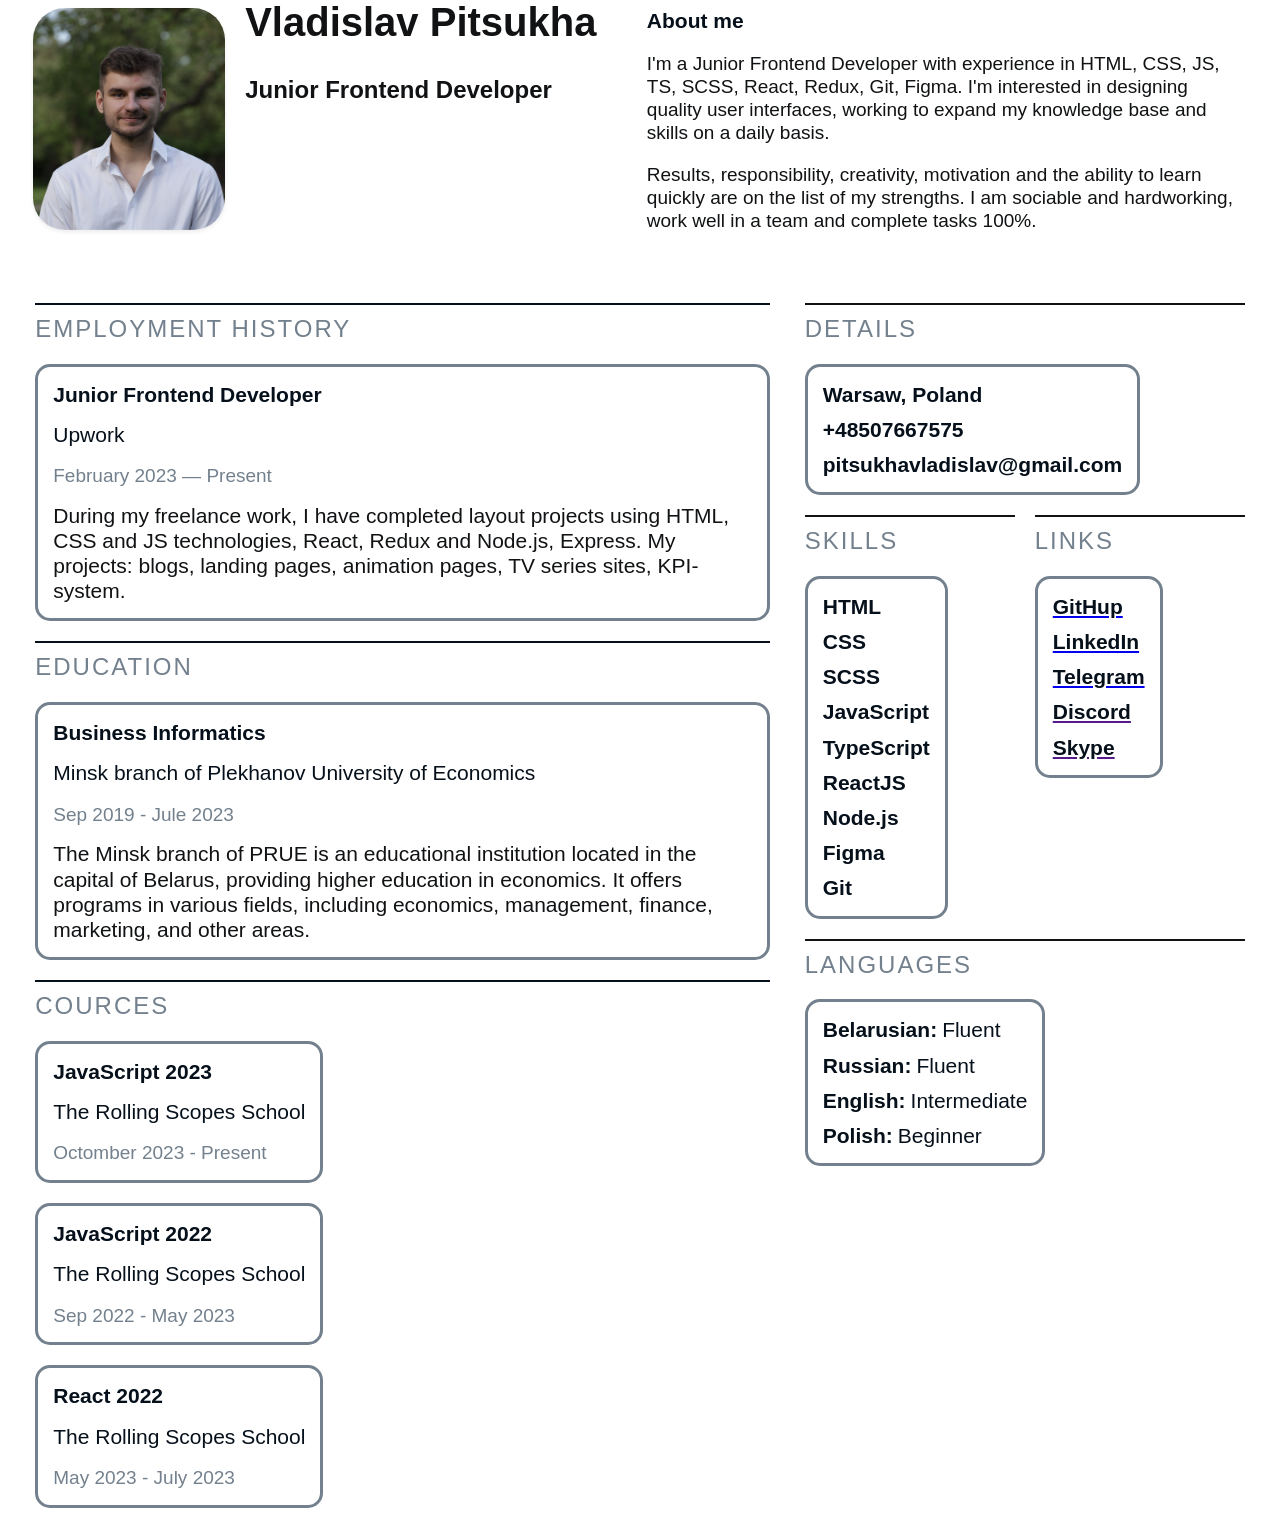
==== commit e4727352: "feat: add files" ====
--- a/index.html
+++ b/index.html
@@ -1,197 +1,148 @@
 <!DOCTYPE html>
-<html>
+<html lang="en">
 
 <head>
-    <meta charset="utf-8">
+    <meta charset="UTF-8">
     <meta name="viewport" content="width=device-width, initial-scale=1.0">
-    <meta http-equiv="X-UA-Compatible" content="IE=edge">
-    <link rel="keywords" href="Грузия: туризм, кухня, культура, история">
-    <link rel="keywords" href="Достопримечательности Грузии">
-    <link rel="keywords" href="Главные туристические города Грузии">
-    <link rel="keywords" href="Виноделие Грузии">
-    <link rel="keywords" href="Курортные города и отдых в Грузии">
-    <link rel="keywords" href="История и развитие Грузии">
-    <link rel="keywords" href="Отзывы о Грузии">
-    <link rel="shortcut icon" href="https://upload.wikimedia.org/wikipedia/commons/b/bb/Flag_of_Georgia_official.svg">
-    <link rel="stylesheet" href="style.css">
-    <title> Твоя Грузии </title>
+    <meta http-equiv="X-UA-Compatible" content="IE-edge">
+    <link rel="stylesheet" href="./style.css">
+    <link rel="shortcut icon" href="./icon/2666421.png">
+    <title>My CV</title>
 </head>
 
-<body class="body">
-    <div class="head_1">
-        <header class="head">
-            <img src="https://images.satu.kz/22815201_w640_h640_flag-gruzii-razmer.jpg" class="img_1" alt="Национальный грузинский флаг">
-            <div class="media-body_1">
-                <h1 class="h1"> Все о Грузии </h1>
+<body>
+    <header>
+        <article>
+            <img src="./img/foto.png" alt="My foto">
+            <div class="title">
+                <h1>Vladislav Pitsukha</h1>
+                <h5>Junior Frontend Developer</h5>
             </div>
-            <img src="https://images.satu.kz/22815201_w640_h640_flag-gruzii-razmer.jpg" class="img_2" alt="Национальный грузинский флаг">
-        </header>
-    </div>
+        </article>
+        <div class="profile">
+            <h3>About me</h3>
+            <p>I'm a Junior Frontend Developer with experience in HTML, CSS, JS, TS, SCSS, React,
+            Redux, Git, Figma. I'm interested in designing quality user interfaces, working to expand
+            my knowledge base and skills on a daily basis.</p>
+            <p>Results, responsibility, creativity, motivation and the ability to learn quickly are on the
+            list of my strengths. I am sociable and hardworking, work well in a team and complete
+            tasks 100%.</p>
+        </div>
+    </header>
     <main>
-        <aside class="aside">
-            <table>
-                <tr>
-                    <td>
-                        <h2 class="h_5"> Основное меню </h2>
-                    </td>
-                </tr>
-                <tr>
-                    <td>
-                        <h2 class="h2"> Туризм </h2>
-                    </td>
-                </tr>
-                <tr>
-                    <td>
-                        <a href="Главные достопримечательности.html">
-                            <h2 class="h2"> Главные достопримечательности </h2>
-                        </a>
-                    </td>
-                </tr>
-                <tr>
-                    <td>
-                        <a href="Грузинская кухня и культура.html">
-                            <h2 class="h2"> Культура и кухня </h2>
-                        </a>
-                    </td>
-                </tr>
-                <tr>
-                    <td>
-                        <a href="История Грузии.html">
-                            <h2 class="h2"> История </h2>
-                        </a>
-                    </td>
-                </tr>
-                <tr>
-                    <td>
+        <section>
+            <div class="card">
+                <h2>EMPLOYMENT HISTORY</h2>
+                <article>
+                    <div class="title">
+                        <h3>Junior Frontend Developer</h3>
+                        <h5>Upwork</h5>
+                    </div>
+                    <p><span>February 2023 — Present</span></p>
+                    <p>During my freelance work, I have completed layout projects using HTML, CSS and JS
+                    technologies, React, Redux and Node.js, Express. My projects: blogs, landing pages,
+                    animation pages, TV series sites, KPI-system.</p>
+                </article>
+            </div>
+            <div class="card">
+                <h2>Education</h2>
+                <article>
+                    <div class="title">
+                        <h3>Business Informatics</h3>
+                        <h5>Minsk branch of Plekhanov University of Economics</h5>
+                    </div>
+                    <p><span>Sep 2019 - Jule 2023</span></p>
+                    <p>The Minsk branch of PRUE is an educational institution located in the capital of Belarus, providing higher education in
+                    economics. It offers programs in various fields, including economics, management, finance, marketing, and other areas.</p>
+                </article>
+            </div>
+            <div class="card">
+                <h2>Cources</h2>
+                <article>
+                    <div class="title">
+                        <h3>JavaScript 2023</h3>
+                        <h5>The Rolling Scopes School</h5>
+                    </div>
+                    <p><span>Octomber 2023 - Present</span></p>
+                </article>
+                <article>
+                    <div class="title">
+                        <h3>JavaScript 2022</h3>
+                        <h5>The Rolling Scopes School</h5>
+                    </div>
+                    <p><span>Sep 2022 - May 2023</span></p>
+                </article>
+                <article>
+                    <div class="title">
+                        <h3>React 2022</h3>
+                        <h5>The Rolling Scopes School</h5>
+                    </div>
+                    <p><span>May 2023 - July 2023</span></p>
+                </article>
+            </div>
+        </section>
+        <aside>
+            <article>
+                <h2>Details</h2>
+                <div class="group">
+                    <p>Warsaw, Poland</p>
+                    <p>+48507667575</p>
+                    <p>pitsukhavladislav@gmail.com</p>
+                </div>
+            </article>
+            <article>
+                <h2>Skills</h2>
+                <div class="group">
+                    <p>HTML</p>
+                    <p>CSS</p>
+                    <p>SCSS</p>
+                    <p>JavaScript</p>
+                    <p>TypeScript</p>
+                    <p>ReactJS</p>
+                    <p>Node.js</p>
+                    <p>Figma</p>
+                    <p>Git</p>
+                </div>
+            </article>
+            <article>
+                <h2>Links</h2>
+                <div class="group">
+                    <a href="https://github.com/PitsuhaVladislaw">
+                        <p>GitHup</p>
+                    </a><a href="https://www.linkedin.com/in/vladislav-pitsukha-17050723a/">
+                        <p>LinkedIn</p>
+                    </a><a href="https://t.me/vladislavptsh">
+                        <p>Telegram</p>
+                    </a><a href="">
+                        <p>Discord</p>
+                    </a><a href="">
+                        <p>Skype</p>
+                    </a>
+                </div>
+            </article>
+            <article>
+                <h2>Languages</h2>
+                <div class="group">
+                    <div>
+                        <p>Belarusian:</p>
+                        <p><span>Fluent</span></p>
+                    </div>
+                    <div>
+                        <p>Russian:</p>
+                        <p><span>Fluent</span></p>
+                    </div>
+                    <div>
+                        <p>English:</p>
+                        <p><span>Intermediate</span></p>
+                    </div>
+                    <div>
+                        <p>Polish:</p>
+                        <p><span>Beginner</span></p>
+                    </div>
+                </div>
+            </article>
+        </aside>
+    </main>
+</body>
 
-                        <a href="Виноделие.html">
-                            <h2 class="h2"> Виноделение </h2>
-                        </a>
-                    </td>
-                </tr>
-                <tr>
-                    <td>
-                        <h2 class="h2"> Главные курорты </h2>
-                    </td>
-                </tr>
-                <tr>
-                    <td>
-                        <h2 class="h2"> Развитие </h2>
-                    </td>
-                </tr>
-                <tr>
-                    <td>
-                        <h2 class="h2"> Отзывы </h2>
-                    </td>
-                </tr>
-            </table>
-        </aside>
-        <section class="menu_2">
-            <header class="menu">
-                <table class="Table_1">
-                    <tr>
-                        <td>
-                            <p1 class="p_1"> Грузия — это страна самых необыкновенных пейзажей и самого искреннего гостеприимства. Красота местной природы завораживает, ведь природные достопримечательности Грузии — это высокие и величественные горы с заснеженными шапками
-                                вершин, кристально чистые горные озёра, бурные реки и водопады, а также необыкновенное разнообразие растительности. В этой стране удивительным образом сплелись воедино разные культуры, обычаи и религии, и каждый здесь найдёт
-                                для себя что-то близкое и интересное. Здесь необычайно легко путешествовать и постигать новые маршруты — каждому из нас есть что посмотреть в Грузии, не преодолевая при этом больших расстояний. Ведь на сравнительно небольшой
-                                площади господствует разный климат, произрастают разные виды растительности, встречаются и горы, и леса, и долины, и многочисленные водоёмы, и пустынные земли. Например, зимой гостей страны ждут горнолыжные курорты, летом
-                                — великолепные приморские курорты, а в межсезонье - оздоровительные, свадебные и гастрономические путешествия. Эта страна очарует вас своими многовековыми тайнами, радушием коренных жителей, богатой кухней и несравненной
-                                природой.
-                            </p1>
-                        </td>
-                        <td>
-                            <table class="Table_2">
-                                <tr>
-                                    <td> <img src="https://v-georgia.com/wp-content/uploads/2016/10/1.jpg" class="img_3"> </td>
-                                    <td> <img src="https://internationalinvestment.biz/uploads/posts/2019-01/1547058775__na_derevushku_adishi_gruziya.jpg" class="img_3"> </td>
-                                </tr>
-                                <tr>
-                                    <td> <img src="https://img5.eadaily.com/r650x400/o/c11/ab07f0a39aec72d5cc066db96efba.jpg" class="img_3"> </td>
-                                    <td> <img src="https://georgiabest.ru/wp-content/uploads/2017/02/Gruziya-osnovnaya-iformatsiya-o-strane.jpg" class=img_3> </td>
-                                </tr>
-                                <tr>
-                                    <td> <img src="https://www.advantour.com/img/georgia/georgia-travel/georgia-travel.jpg" class="img_3"> </td>
-                                    <td> <img src="https://traveller-eu.ru/sites/default/files/styles/index/public/stock-photo-111224905.jpg?itok=CgJkayTu" class="img_3"> </td>
-                                </tr>
-                            </table>
-                        </td>
-                    </tr>
-                </table>
-            </header>
-            <article class="article">
-                <table class="Table_3">
-                    <tr>
-                        <td>
-                            <h3 class="h_3"> Культура </h3>
-                        </td>
-                    </tr>
-                    <tr>
-                        <td> <img src="https://www.nakanikuly.ua/sites/default/files/kultura_gruzii1.jpg" class="img_4"> </td>
-                        <td>
-                            <p2 class="p_2">Культура Грузии - это экзотическая, таинственная и древняя культура, история которой уходит вглубь тысячелетий. Элементы анатолийской, европейской, персидской, арабской, османской и дальневосточной культур повлияли на собственную
-                                этническую идентичность Грузии, в результате чего она стала одной из самых уникальных и гостеприимных культур в мире. Традиционно грузины считают, что гости - это дар небес, а потому их приветливость и необычайная любезность
-                                мгновенно завоевывают сердце любого путешественника. Особенно поражает в Грузии сосуществование впечатляющего прогресса и бережного отношения к культурному и историческому достоянию, благодаря чему вся грузинская культура
-                                сохранена в наилучшем виде. Культура Грузии вызывает интерес во всем мире, её аутентичность делает Грузию одной из самых привлекательных для культурного туризма стран. </p2>
-                        </td>
-                    </tr>
-                    <tr>
-                        <td>
-                            <h3 class="h_3"> История </h3>
-                        </td>
-                    </tr>
-                    <tr>
-                        <td> <img src="https://traveligo.ru/wp-content/uploads/2015/10/17-1024x530.jpg" class="img_4"> </td>
-                        <td>
-                            <p2 class="p_2"> Грузия – одна из первых стран, имеющих статус государства с глубокой древности. Её географическое расположение совпало с пересечением торговых путей и геополитических интересов, а плодородные земли, согретые лучами солнца,
-                                и необычайно красивые природные ландшафты, веками привлекали захватчиков. Все эти факторы сыграли решающую роль в формировании истории страны. Она трагична и насыщена судьбоносными событиями, которые закалили её, повлияли
-                                на её неповторимый облик и сформировали характер её прекрасного , гордого и талантливого народа. </p2>
-                        </td>
-                    </tr>
-                    <tr>
-                        <td>
-                            <h3 class="h_3"> Кухня </h3>
-                        </td>
-                    </tr>
-                    <tr>
-                        <td> <img src="https://ethnomir.ru/upload/medialibrary/bc1/gk1.jpg" class="img_4"> </td>
-                        <td>
-                            <p2 class="p_2"> Грузины разделяют свою страну по кулинарному принципу на два региона: западную и восточную, которая находится за Лихским хребтом. В западной части вместо пшеничного хлеба используют кукурузные лепешки, приготовленные на глиняных
-                                сковородках. В мегрельских деревнях используют особый вид роса, который произрастает только в этом регионе. Грузинская кухня консервативна. Рецепты бережно хранятся в семьях многие десятилетия и передаются по наследству.
-                                Одной из национальных кулинарных особенностей является приготовление пищи на открытом огне. До сих пор во многих семьях лепешки и хачапури пекут в открытых печах, а мясо и рыбу жарят на мангалах. Для приготовления кисломолочных
-                                продуктов и сыров используют натуральные закваски и ферменты. Пряности и овощи добавляют аромат и особую ауру блюдам. </p2>
-                        </td>
-                    </tr>
-                    <tr>
-                        <td>
-                            <h3 class="h_3"> Летний туризм </h3>
-                        </td>
-                    </tr>
-                    <tr>
-                        <td> <img src="https://cdn.mygeotrip.com/file_manager/images/Travel%20Articles/4%20options%20for%20summer/mountain.jpg" class="img_4"> </td>
-                        <td>
-                            <p2 class="p_2"> Грузия — просто удивительно разнообразная страна. На довольно небольшой территории нашлось место для теплого моря, величественных гор, древних церквей и храмов, старинных городов, пещер, водопадов, рек и озер. Но главное в
-                                Грузии даже не ее достопримечательности, которых тут немало. Большинство туристов искренне любят эту страну за настоящее грузинское гостеприимство и вкуснейшую кухню. В отличие от многих других приморских курортов, впечатления
-                                об отдыхе в Грузии получились гораздо ярче, чем можно было ожидать. Именно поэтому нам так хочется рассказать Вам об этой удивительной стране и посоветовать непременно побывать в ней не один раз. </p2>
-                        </td>
-                    </tr>
-                    <tr>
-                        <td>
-                            <h3 class="h_3"> Зимний туризм </h3>
-                        </td>
-                    </tr>
-                    <tr>
-                        <td> <img src="https://cdn.mygeotrip.com/file_manager/images/Travel%20Articles/4%20options%20for%20winter/winter%20activities.jpg" class="img_4"> </td>
-                        <td>
-                            <p2 class="p_2"> Страна с гостеприимным народом славится не только своей древней историей и культурой, многовековой традицией производства и потребления вина и успехами в сфере лечения и укрепления здоровья, но и множеством высококлассных горнолыжных
-                                курортов. Так что собираясь на отдых в Грузию зимой, будьте уверены будет круто! Зимние курорты Грузии каждый год собирают тысячи любителей экстремальных видов спорта. Постоянно улучшающаяся туристическая инфраструктура.
-                                Курорты Грузии зимой имеют, современный подход к оснащению трасс, делают все чтобы быть конкурентоспособными в гонке за туристов с именитыми европейскими курортами. Наша компания занимается организацией отдыха на курортах
-                                Грузии. </p2>
-                        </td>
-                    </tr>
-                </table>
-            </article>
-            <footer>
-
-            </footer>
-        </section>
-    </main>+</html>
--- a/style.css
+++ b/style.css
@@ -1,145 +1,267 @@
-.body {
-    background-color: black;
-}
-
-.img_1 {
-    height: 150px;
-    width: 300px;
-    margin-right: auto;
-    order: 0;
-    border: 7px solid rgb(175, 22, 22);
-}
-
-.img_2 {
-    height: 150px;
-    width: 300px;
-    margin-left: auto;
-    order: 0;
-    border: 7px solid rgb(175, 22, 22);
-}
-
-.img_3 {
-    height: 150px;
-    width: 160px;
-    border: 5px groove red;
-}
-
-.img_3:hover {
-    height: 400px;
-    width: 400px;
-    margin: 0px;
-    border: 4px dashed red;
-    border-radius: 20px;
-}
-
-.h1 {
-    text-shadow: 2px 2px 3px red, 0 0 0.5em red;
-    font-size: 65px;
-    font-family: Georgia;
-    color: rgb(175, 22, 22);
-    width: auto;
-    text-align: center;
-}
-
-.h2:hover {
-    color: gray;
-}
-
-.h2 {
-    font-size: 16px;
-    font-family: Georgia, 'Times New Roman', Times, serif;
-    color: red;
-    font-style: italic;
+header {
+    display: flex;
+    justify-content: space-around;
+    align-items: flex-start;
+    height: auto;
+    width: auto;
+}
+
+header article {
+    display: flex;
+    align-items: flex-start;
+    gap: 20px;
+    height: auto;
+    width: auto;
+    margin: 0;
+}
+
+header article .title {
+    display: flex;
+    flex-direction: column;
+    justify-content: flex-start;
+    align-items: flex-start;
+    gap: 40px;
+}
+
+header article .title h1 {
+    color: #101214;
+    font-family: Arial;
+    font-size: 40px;
+    font-style: normal;
+    font-weight: 700;
+    line-height: 28px;
+    height: auto;
+    width: auto;
+    margin: 0;
+}
+
+header article .title h5 {
+    color: #101214;
+    font-family: Arial;
+    font-size: 24px;
+    font-style: normal;
+    font-weight: 700;
+    line-height: 28px;
+    height: auto;
+    width: auto;
+    margin: 0;
+}
+
+header article img {
+    width: 192px;
+    height: 222px;
+    border-radius: 32px;
+    box-shadow: 0px 2px 4px 0px rgba(16, 18, 20, 0.08);
+}
+
+header .profile {
+    display: flex;
+    justify-content: stretch;
+    flex-direction: column;
+    align-items: flex-start;
+    gap: 20px;
+    max-width: 600px;
+}
+
+header .profile h3 {
+    color: #06101b;
+    font-family: Arial;
+    font-size: 21px;
+    font-style: normal;
+    font-weight: 700;
+    line-height: 120%;
+    height: auto;
+    width: auto;
+    margin: 0;
+}
+
+header .profile p {
+    color: #101214;
+    font-family: Arial;
+    font-size: 19px;
+    font-style: normal;
+    font-weight: 400;
+    line-height: 120%;
+    margin: 0;
+}
+
+main {
+    margin-top: 50px;
+    display: flex;
+    justify-content: space-around;
+    align-items: flex-start;
+    padding: 20px;
+    gap: 20px;
+}
+
+main section {
+    display: flex;
+    flex-direction: column;
+    gap: 20px;
+    max-width: 735px;
+}
+
+main section .card {
+    display: flex;
+    justify-content: flex-start;
+    flex-direction: column;
+    align-items: flex-start;
+    gap: 20px;
+    flex-wrap: wrap;
+    border-top: 2px solid #06101b;
+}
+
+main section .card h2 {
+    color: #73808D;
+    font-family: Arial;
+    font-size: 24px;
+    font-style: normal;
+    font-weight: 400;
+    line-height: 120%;
+    letter-spacing: 2px;
+    text-transform: uppercase;
+    height: auto;
+    width: auto;
+    margin: 0;
+    margin-top: 10px;
+}
+
+main section .card article {
+    display: flex;
+    flex-direction: column;
+    align-items: flex-start;
+    gap: 15px;
+    border: 3px solid #73808D;
+    border-radius: 15px;
+    padding: 15px;
+    flex: 1 0 50%;
+    box-sizing: border-box;
+}
+
+main section .card article .title {
+    display: flex;
+    flex-direction: column;
+    align-items: flex-start;
+    gap: 15px;
+}
+
+main section .card article .title h3 {
+    color: #06101b;
+    font-family: Arial;
+    font-size: 21px;
+    font-style: normal;
+    font-weight: 700;
+    line-height: 120%;
+    height: auto;
+    width: auto;
+    margin: 0;
+}
+
+main section .card article .title h5 {
+    color: #06101b;
+    font-family: Arial;
+    font-size: 21px;
+    font-style: normal;
+    font-weight: 400;
+    line-height: 120%;
+    height: auto;
+    width: auto;
+    margin: 0;
+}
+
+main section .card article p {
+    color: #101214;
+    font-family: Arial;
+    font-size: 21px;
+    font-style: normal;
+    font-weight: 400;
+    line-height: 120%;
+    height: auto;
+    width: auto;
+    margin: 0;
+}
+
+main section .card article p span {
+    color: #73808D;
+    font-family: Arial;
+    font-size: 19px;
+    font-style: normal;
+    font-weight: 400;
+    line-height: 120%;
+}
+
+main aside {
+    display: flex;
+    flex-wrap: wrap;
+    align-items: flex-start;
+    justify-content: flex-start;
+    max-width: 440px;
+    gap: 20px;
+}
+
+main aside article {
+    display: flex;
+    flex: 1 0 0;
+    flex-direction: column;
+    justify-content: flex-start;
+    align-items: flex-start;
+    border-top: 2px solid #101214;
+    gap: 20px;
+}
+
+main aside article h2 {
+    color: #73808D;
+    font-family: Arial;
+    font-size: 24px;
+    font-style: normal;
+    font-weight: 400;
+    line-height: 120%;
+    letter-spacing: 2px;
+    text-transform: uppercase;
+    height: auto;
+    width: auto;
+    margin: 0;
+    margin-top: 10px;
+}
+
+main aside article .group {
+    display: flex;
+    flex-direction: column;
+    justify-content: flex-start;
+    align-items: flex-start;
+    border: 3px solid #73808D;
+    border-radius: 15px;
+    padding: 15px;
+    gap: 10px;
+}
+
+main aside article .group div {
+    display: flex;
+    justify-content: flex-start;
+    gap: 5px;
+}
+
+main aside article .group div a {
     text-decoration: underline;
-    display: block;
-    margin: 15.5px 0px;
-}
-
-.h_3 {
-    font-size: 27px;
-    font-family: Georgia, 'Times New Roman', Times, serif;
-    color: red;
-    text-shadow: 1px 1px 2px red, 0 0 0.5em red;
-}
-
-.video {
-    height: 150px;
-    width: 230px;
-    border-bottom: red;
-    padding: 10px;
-}
-
-.Table_1 {
-    border: 5px solid rgb(175, 22, 22);
-    background-color: rgba(255, 255, 255, 0.747);
-}
-
-.p_1 {
-    font-size: 22px;
-    font-family: cursive;
-    color: red;
-    text-shadow: 1px 1px 2px black, 0 0 0.5em red;
-}
-
-.p_2 {
-    font-size: 20px;
-    font-family: cursive;
-    color: red;
-    text-shadow: 1px 1px 2px black, 0 0 0.5em red;
-    line-height: 1.5;
-    text-align: justify;
-    text-indent: 20px;
-}
-
-.h_5 {
-    color: grey;
-    font-size: 17;
-    font-family: Bookman;
-    text-decoration: underline;
-}
-
-.img_4 {
-    height: 300px;
-    width: 250px;
-    border: 10px double rgb(175, 22, 22);
-    border-radius: 10px;
-}
-
-.aside {
-    border: 5px solid rgb(175, 22, 22);
-    background-color: white;
-    float: left;
-    position: fixed;
-    z-index: 100;
-    top: 206px;
-    width: 250px;
-}
-
-.menu_2 {
-    position: relative;
-    width: 1250px;
-    float: right;
-    top: 198px;
-}
-
-.head {
-    background-color: white;
-    border: 5px solid rgb(175, 22, 22);
-    position: sticky;
-    display: flex;
-    align-items: flex-start;
-    padding: 1em;
-    max-width: auto;
-}
-
-.head_1 {
-    position: fixed;
-    top: 0;
-    z-index: 100;
-    width: 1503px;
-}
-
-.article {
-    border: 5px solid rgb(175, 22, 22);
-    background-color: black;
+    color: #101214;
+}
+
+main aside article .group p {
+    color: #06101b;
+    font-family: Arial;
+    font-size: 21px;
+    font-style: normal;
+    font-weight: 600;
+    line-height: 120%;
+    margin: 0;
+}   
+
+main aside article .group p span {
+    color: #06101b;
+    font-family: Arial;
+    font-size: 21px;
+    font-style: normal;
+    font-weight: 400;
+    line-height: 120%;
+    margin: 0;
 }
